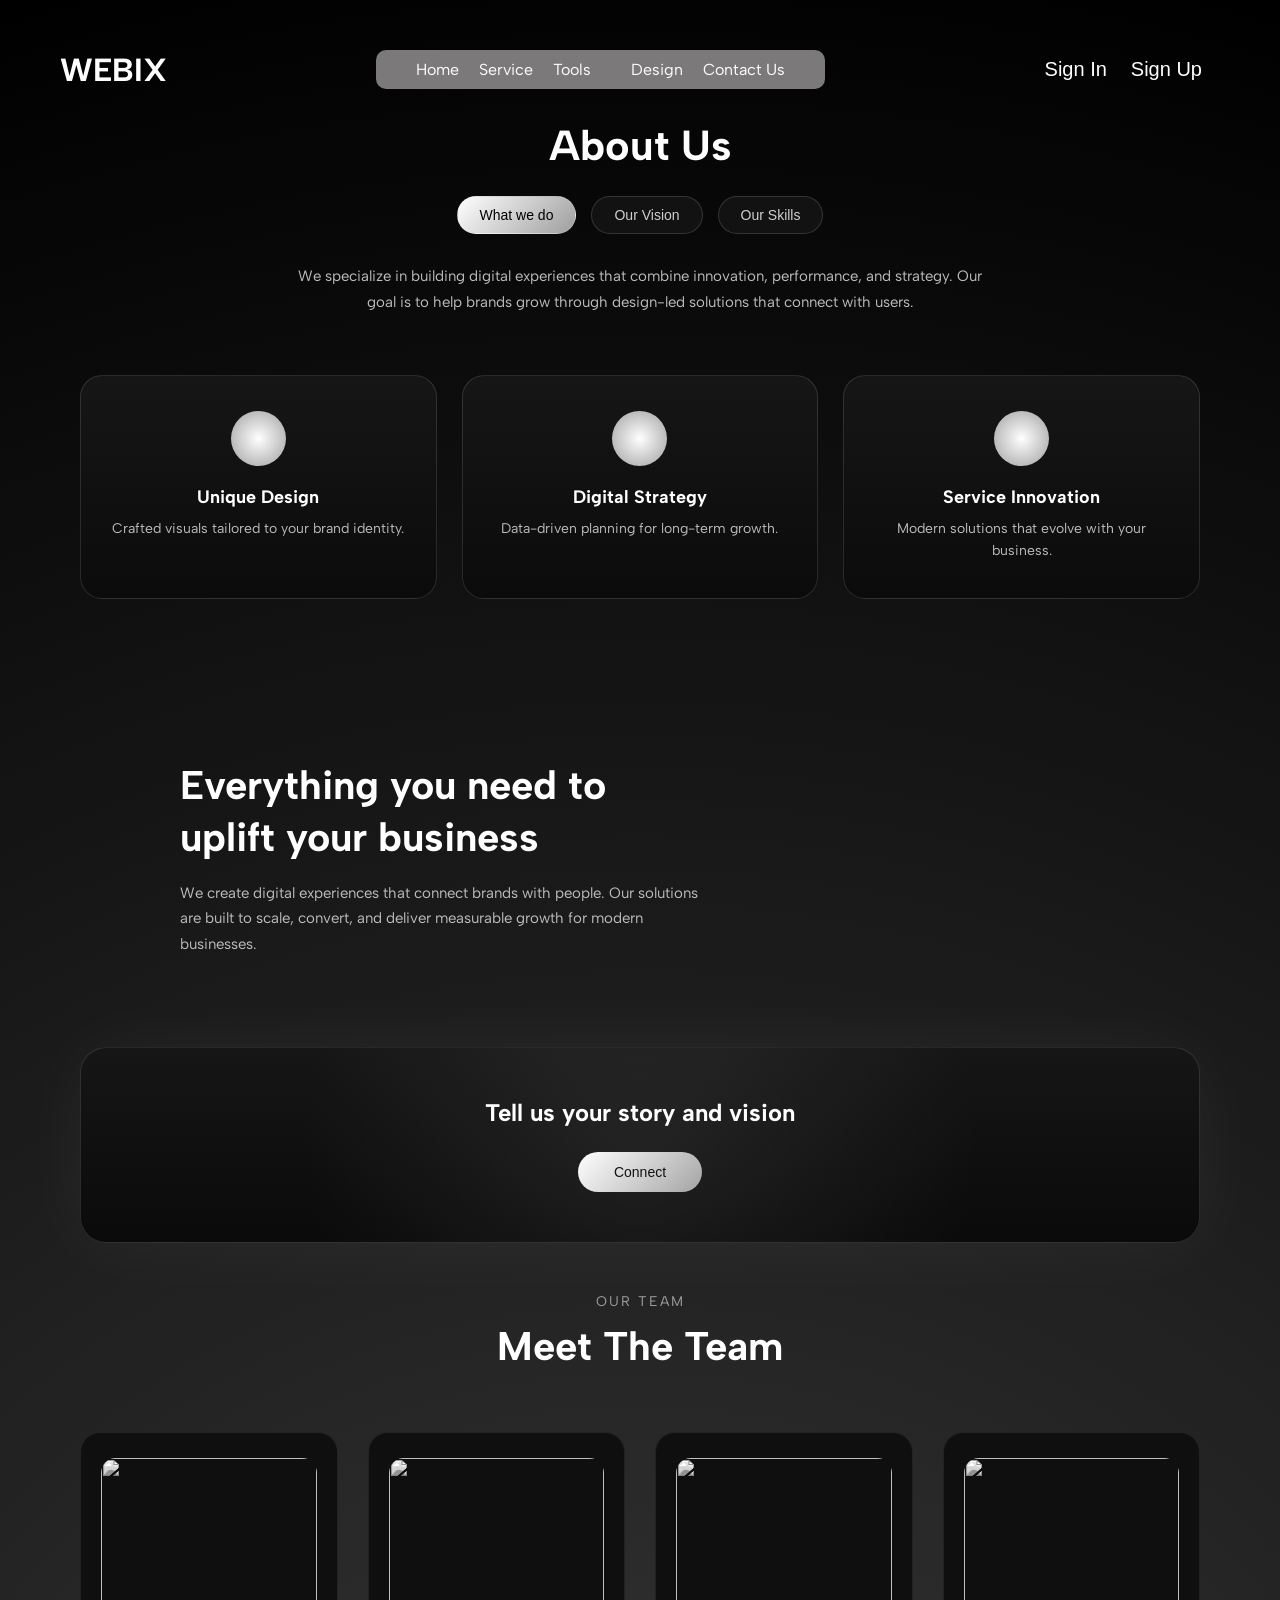
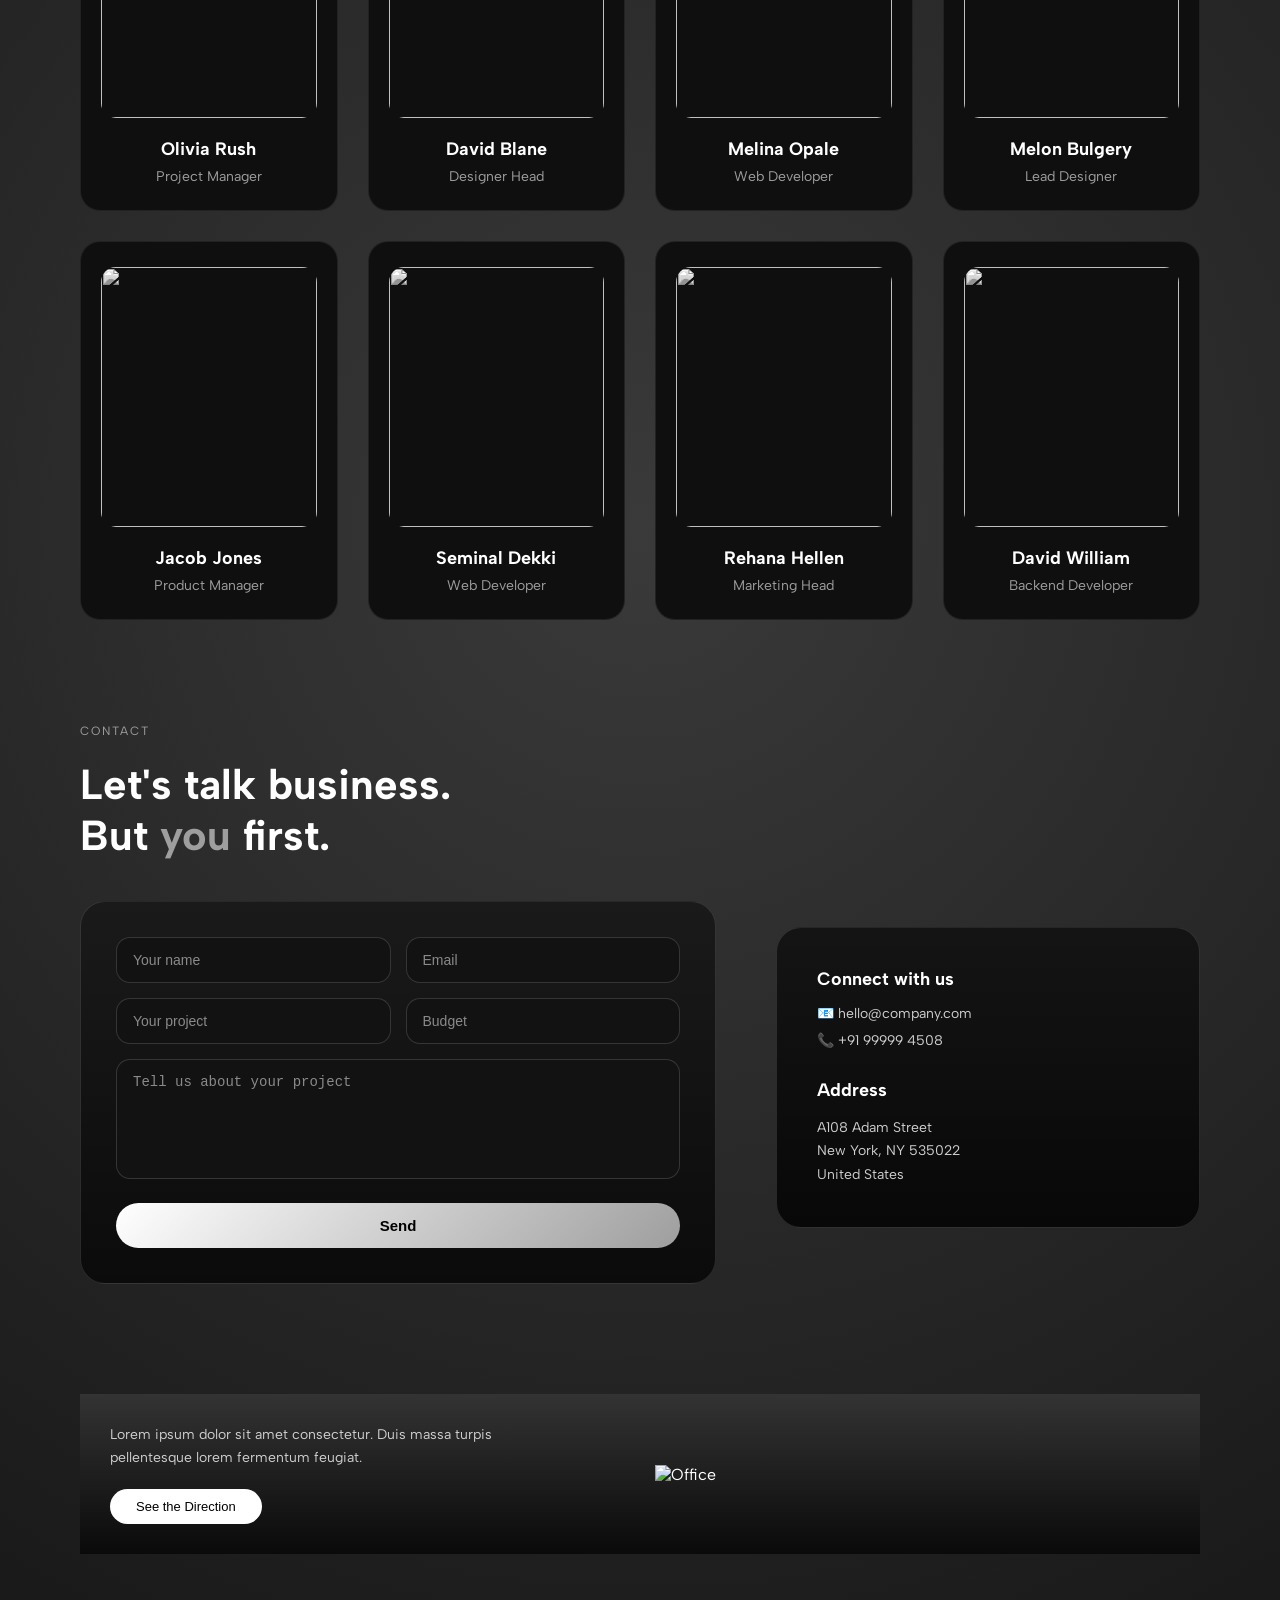
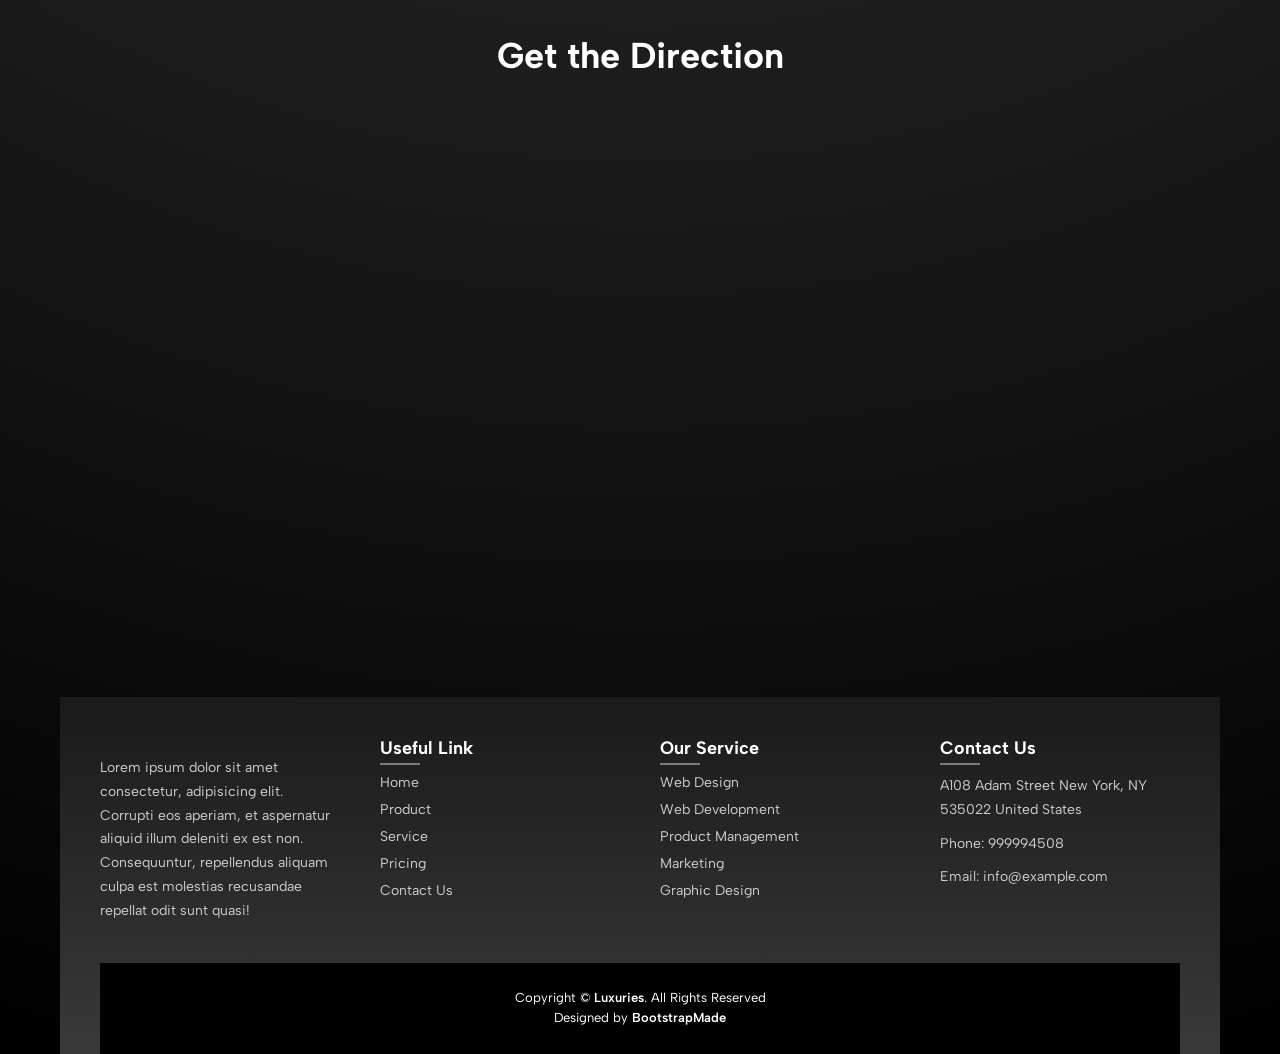
==== about.html @ da0a84c9 "Add files via upload" ====
<!DOCTYPE html>
<html lang="en">

<head>
    <meta charset="UTF-8">
    <meta name="viewport" content="width=device-width, initial-scale=1.0">
    <title>Document</title>
    <!-- my own css -->
    <link rel="stylesheet" href="style.css">
    <!-- font awsn cdn -->
    <link rel="stylesheet" href="https://cdnjs.cloudflare.com/ajax/libs/font-awesome/7.0.0/css/all.min.css"
        integrity="sha512-DxV+EoADOkOygM4IR9yXP8Sb2qwgidEmeqAEmDKIOfPRQZOWbXCzLC6vjbZyy0vPisbH2SyW27+ddLVCN+OMzQ=="
        crossorigin="anonymous" referrerpolicy="no-referrer" />
</head>

<body>

    <div class="container">


        <header style="margin: 50px 0px;">
            <h1>WEBIX</h1>


            <div class="nav">
                <ul class="menu">
                    <a href="index.html">
                        <li>Home</li>
                    </a>
                    <a href="service.html">
                        <li>Service</li>
                    </a>
                    <a href="tools.html">
                        <li>Tools</li>
                    </a>
                    <a href="#">
                        <li class="desgn">Design<i class="fa-solid fa-angle-down"></i>
                            <ul class="submenu">
                                <a href="#">
                                    <li>Social Media</li>
                                </a>
                                <a href="#">
                                    <li>Web Pages</li>
                                </a>
                                <a href="#">
                                    <li>Commercial Ads</li>
                                </a>
                                <a href="#">
                                    <li>NewsLetters</li>
                                </a>
                            </ul>



                        </li>
                    </a>
                    <a href="about.html">
                        <li>Contact Us</li>
                    </a>
                </ul>
            </div>

            <div class="head-btn">

                <button>Sign In</button>
                <button>Sign Up</button>
            </div>

             <div class="hamburger">
    <i class="fa-solid fa-bars"></i>
</div>
        </header>

       

        <!-- header part ends -->



        <!-- about us part -->
         
        <!-- about part -->
         <section class="about-section">
  <div class="container">

    <h2 class="about-title">About Us</h2>

    <div class="about-tabs">
      <button class="active">What we do</button>
      <button>Our Vision</button>
      <button>Our Skills</button>
    </div>

    <p class="about-desc">
      We specialize in building digital experiences that combine innovation,
      performance, and strategy. Our goal is to help brands grow through
      design-led solutions that connect with users.
    </p>

    <div class="about-cards">
      <div class="about-card">
        <div class="icon"><i class="fa-solid fa-palette" style="color: #000000;"></i></div>
        <h4>Unique Design</h4>
        <p>Crafted visuals tailored to your brand identity.</p>
      </div>

      <div class="about-card">
        <div class="icon"><i class="fa-solid fa-chart-area" style="color: #000000;"></i></div>
        <h4>Digital Strategy</h4>
        <p>Data-driven planning for long-term growth.</p>
      </div>

      <div class="about-card">
        <div class="icon"><i class="fa-solid fa-rocket" style="color: #000000;"></i></div>
        <h4>Service Innovation</h4>
        <p>Modern solutions that evolve with your business.</p>
      </div>
    </div>

  </div>
</section>


<!-- known secction -->

<section class="story-section">
  <div class="story-container">
    <div class="ever-part">

    <img src="design imgs/people say.png" alt="">

    <div class="story-content">
      <h2>Everything you need to<br>uplift your business</h2>
      <p>
        We create digital experiences that connect brands with people.
        Our solutions are built to scale, convert, and deliver measurable
        growth for modern businesses.
      </p>
    </div>
    </div>

    <div class="story-cta">
      <h3>Tell us your story and vision</h3>
      <button class="story-btn">Connect</button>
    </div>

  </div>
</section>



        <!-- meet the team section -->

        

<section class="team-section">

    <p class="team-subtitle">Our Team</p>
    <h2 class="team-title">Meet The Team</h2>

    <div class="team-grid">

        <div class="team-card">
            <img src="team/team-1.jpg" alt="">
            <h4>Olivia Rush</h4>
            <span>Project Manager</span>
        </div>

        <div class="team-card">
            <img src="team/team-3.jpg" alt="">
            <h4>David Blane</h4>
            <span>Designer Head</span>
        </div>

        <div class="team-card">
            <img src="team/team-2.jpg" alt="">
            <h4>Melina Opale</h4>
            <span>Web Developer</span>
        </div>

        <div class="team-card">
            <img src="team/team-4.jpg" alt="">
            <h4>Melon Bulgery</h4>
            <span>Lead Designer</span>
        </div>

        <div class="team-card">
            <img src="team/team-5.jpg" alt="">
            <h4>Jacob Jones</h4>
            <span>Product Manager</span>
        </div>

        <div class="team-card">
            <img src="team/team-6.jpg" alt="">
            <h4>Seminal Dekki</h4>
            <span>Web Developer</span>
        </div>

        <div class="team-card">
            <img src="testimonials/testimonials-4.jpg" alt="">
            <h4>Rehana Hellen</h4>
            <span>Marketing Head</span>
        </div>

        <div class="team-card">
            <img src="testimonials/testimonials-5.jpg" alt="">
            <h4>David William</h4>
            <span>Backend Developer</span>
        </div>

    </div>

</section>















        <!-- form section -->


        <section class="contact-section">
  <div class="container contact-grid">

    <!-- LEFT -->
    <div class="contact-left">
      <span class="contact-tag">CONTACT</span>
      <h2>Let's talk business.<br>But <span>you</span> first.</h2>

      <form class="contact-form">
        <div class="form-row">
          <input type="text" placeholder="Your name">
          <input type="email" placeholder="Email">
        </div>

        <div class="form-row">
          <input type="text" placeholder="Your project">
          <input type="text" placeholder="Budget">
        </div>

        <textarea placeholder="Tell us about your project"></textarea>

        <button type="submit">Send</button>
      </form>
    </div>

    <!-- RIGHT -->
    <div class="contact-right">
      <h4>Connect with us</h4>

      <ul class="contact-links">
        <li>📧 hello@company.com</li>
        <li>📞 +91 99999 4508</li>
      </ul>

      <h4>Address</h4>
      <p>
        A108 Adam Street<br>
        New York, NY 535022<br>
        United States
      </p>
    </div>

  </div>
</section>

<!-- office section -->

<section class="direction-section">
  <div class="direction-container">

    <!-- TOP CARD -->
    <div class="direction-top">
      <div class="direction-text">
        <p>
          Lorem ipsum dolor sit amet consectetur. Duis massa turpis
          pellentesque lorem fermentum feugiat.
        </p>
        <button class="direction-btn">See the Direction</button>
      </div>

      <div class="direction-image">
        <img src="design imgs/Office image.jpg" alt="Office">
      </div>
    </div>

    <!-- TITLE -->
    <h2 class="direction-title">Get the Direction</h2>

    <!-- MAP -->
    <div class="direction-map">
      <iframe src="https://www.google.com/maps/embed?pb=!1m18!1m12!1m3!1d112284.31939215912!2d76.90767964800922!3d28.42272727251484!2m3!1f0!2f0!3f0!3m2!1i1024!2i768!4f13.1!3m3!1m2!1s0x390d19d582e38859%3A0x2cf5fe8e5c64b1e!2sGurugram%2C%20Haryana!5e0!3m2!1sen!2sin!4v1768230695082!5m2!1sen!2sin" width="600" height="450" style="border:0;text-align: center; display: block; margin: auto;" allowfullscreen="" loading="lazy" referrerpolicy="no-referrer-when-downgrade"></iframe>
    </div>

  </div>
</section>











<!-- footer -->
   <div class="footer">

            <div>

                <img src="logo file/webix logo.png" width="30%" alt="">
                <p>Lorem ipsum dolor sit amet consectetur, adipisicing elit. Corrupti eos aperiam, et aspernatur aliquid
                    illum deleniti ex est non. Consequuntur, repellendus aliquam culpa est molestias recusandae repellat
                    odit sunt quasi!</p>
            </div>

            <div>
                <h4>Useful Link</h4>
                <ul>
                    <li>Home</li>
                    <li>Product</li>
                    <li>Service</li>
                    <li>Pricing</li>
                    <li>Contact Us</li>
                </ul>
            </div>

            <div>
                <h4>Our Service</h4>
                <ul>
                    <li>Web Design</li>
                    <li>Web Development</li>
                    <li>Product Management</li>
                    <li>Marketing</li>
                    <li>Graphic Design</li>
                </ul>
            </div>

            <div>
                <h4>Contact Us</h4>
                <p>A108 Adam Street
                    New York, NY 535022
                    United States</p>

                    <p>Phone: 999994508</p>
                    <p>Email: info@example.com</p>
            </div>

            <div class="footer-bottom">
    <p>
        Copyright © <span>Luxuries</span>. All Rights Reserved<br>
        Designed by <span class="brand">BootstrapMade</span>
    </p>
</div>





























        <!-- testamonial java script -->
    <script src="https://cdn.jsdelivr.net/npm/swiper@11/swiper-element-bundle.min.js"></script>

    <script>
        const swiperEl = document.querySelector('swiper-container')
        Object.assign(swiperEl, {
            slidesPerView: 1,
            spaceBetween: 10,
            loop: true,
            autoplay: {
                delay: 1500,
                disableOnInteraction: false

            },

            breakpoints: {
                "@0.00": {
                    slidesPerView: 1,
                    spaceBetween: 10,
                },
                "@0.75": {
                    slidesPerView: 2,
                    spaceBetween: 20,
                },
                "@1.00": {
                    slidesPerView: 3,
                    spaceBetween: 40,
                },
                "@1.50": {
                    slidesPerView: 4,
                    spaceBetween: 50,
                },
            },
        });

        swiperEl.initialize();
    </script>

 <script src="header.js">
        
    </script>











</body>

</html>
---- style.css ----
*{
    margin: 0px;
    padding: 0px;
    box-sizing: border-box;
}
body{
background: #3b3a3a;
background: radial-gradient(circle, rgba(59, 58, 58, 1) 0%, rgba(0, 0, 0, 1) 100%);
color: white !important;
font-family: albert;
overflow-x:hidden ;

}
@font-face {
    font-family: albert;
    src: url(kaa.ttf);
}
header{
    display: flex;
    justify-content: space-between;
    align-items: center;
    z-index: 1000000;
    margin: auto;
    max-width: 1200px;

    
    
    
    
    position: fixed;
    width: 90%;
   
    
}
.nav{
    background-color: #7b7979;
    padding: 10px 40px;
    border-radius: 10px;
}
.menu{
    display: flex;
    list-style: none;
    gap: 20px;
}
.nav a{
    color: white;
    text-decoration: none;
    position: relative;
}
.head-btn button{
    padding: 5px 10px;
    color: white;
    font-size: 20px;
    background: none;
    border: none;
    
}
.head-btn button:hover{
    background-color: white;
    color: black;
    border-radius: 3px;
    
}

.hamburger {
    display: none;
    font-size: 28px;
    cursor: pointer;
}
.container{
    width: 100%;
    max-width: 1200px;
    padding: 0 20px;
    margin: auto;
    
}
a:before{
    content:" ";
    width: 0%;
    height: 1.5px;
    background-color: white;
    position: absolute;
    top: 100%;
    left: 0px;
    transition: all 1s ease;

}
a:hover::before{
    width: 100%;
}
a:focus{
    color: white;

}
a:focus:before{
    width: 100%;
}
.submenu li{
    list-style: none;
    padding: 10px;
}
.desgn{
    position: relative;
}
.submenu{
    position: absolute;
    width: 150px;
    top: 150%;
    left: 40%;
    background-color: #7b7979;
    padding: 10px 15px;
    margin-top: 5px;
    border-radius: 10px;
    display: none;
    

}

.desgn:hover .submenu{
display: block;
}
/* header part ends  */

.boost-part{
    display: flex;
    margin-top: 50px;
}
.boost-part p{
    margin-top: 90px;
}
.boost-part button{
    margin-top: 40px;
    padding: 10px 15px;
    color: white;
    box-shadow: 5px 5px 10px  rgba(197, 197, 197, 0.274) inset;
    background: none;
    border-radius: 10px;
    border: none;
    
}

.boost-part button:hover{
    color: black;
    background-color: white;
    box-shadow: 5px 5px 10px  rgba(0, 0, 0, 0.529) inset;
    

}
.boost-part img{
    margin-top: 50px;
}
/* logo sliders part */


.slider {
    display: flex;
    justify-content: center;
    align-items: center;
    height: 100%;
    width: 100%;
    overflow: hidden;
    margin-top: 50px;
    
    
    
    
    
}

.slider-items {
    display: flex;
    justify-content: center;
    align-items: center;
    gap: 20px;
    animation: scrolling 40s linear infinite;

}

@keyframes scrolling {

    0% {
        transform: translateX(0%);
    }

    100% {
        transform: translateX(-50%);
    }
}

.slider-items img {
    
    margin: 20px;

}



/* logo section end */

.seo-part{
    display: flex;
    align-items: center;
    justify-content: space-around;
    margin-top: 50px;
    text-align: end;
    
}
.seo-para{
    width: 60%;
    
}
/* seo part end */

.line{
    display: flex;
    margin-top: 50px;
    
    justify-content: space-between;
    
}
hr{
    gap: 30px;
}
.fa-envelope, .fa-chart-simple{
    font-size: 80px;
    color: #7b7979;
}
.mail-part{
    display: flex;
    align-items: center;
    justify-content: space-between;
    gap: 30px;
    width: 100%;
    margin-top: 20px;
}
.fa-list-check,.fa-binoculars{
    font-size: 80px;
    margin-left: 300px;
    color: #7b7979;
}
.fa-envelope:hover, .fa-chart-simple:hover, .fa-list-check:hover,.fa-binoculars:hover{
    color: white;
}

/* proven part start */


.proven-part{
    display: flex;
    margin-top: 100px;
    justify-content: space-around;
}
.proven-part p{
    z-index: 10000;
    
}

/* flexible pricing part start */
.flexible-part{
    display: flex;
    justify-content: space-between;
    align-items: center;
    margin-top: 40px;

}
.flex-para{
    text-align: end;
    width: 50%;
}
.plan-one{
    width: 400px;
    height: 500px;
       background: #807d7d;
background: radial-gradient(circle, rgb(101, 99, 99) 0%, rgba(0, 0, 0, 1) 100%);
    border-radius: 50px;
    border: 1px solid white;
    text-align: center;
    transition: all 1.15s ease;
}

.circle-one {
    width: 80px;
    height: 80px;
    background-color: #9F9E9E;
    border-radius: 50%;
    margin: 40px auto 0;
    display: flex;
    align-items: center;
    justify-content: center;
}

.circle-two {
    width: 60px;
    height: 60px;
    background-color: #ffffff;
    border-radius: 50%;
    display: flex;
    align-items: center;
    justify-content: center;
}

.circle-three {
    width: 50px;
    height: 50px;
    background-color: #000000;
    border-radius: 50%;
}

.plan-one p{
    
    padding: 10px 0px;
}
.plan-one button{
    padding: 10px 30px;
    font-size: 20px;
    border-radius: 15px;
    margin-top: 15px;
    background-color: #7A7A7A;
    color: white;
    border: 2px solid white;
}

.plan-main{
    display: flex;
    justify-content: space-between;
    margin: 100px 0px;
}

.plan-one button:hover{
    color: black;
    background: #e4e3e3;
}
.plan-one:hover{
    transform: scale(1.15);
}

/* people say about us part start */

.about-part{
    display: flex;
    justify-content: space-between;
    margin: 100px 0px;
    align-items: center;
}
.review-sec{
    width: 400px;
    
   background: #131313;
background: linear-gradient(260deg,rgba(19, 19, 19, 1) 0%, rgba(96, 96, 96, 1) 100%, rgba(162, 162, 162, 1) 100%);
margin: 20px 0px;
border-radius: 20px;

padding: 30px 20px 20px 20px;

}
.test-img{
    width: 50px;
    height: 50px;
    border-radius: 50px;
    
}
.review-img{
    display: flex;
    align-items: center;
    
    gap: 20px;
    margin-top: 20px;
}




 

   
   
    swiper-slide {
      
      
      
      display: flex;
      
      align-items: center;
      margin-top: 50px;
    }

    /* ACCORDIN CSS START */
    * { box-sizing: border-box; }


/* Accordion layout */
.accordion { max-width: 760px; margin: 70px 0px; width: 50%;  }
.accordion__title { margin: 0 0 12px; font-size: 1.25rem; }

/* Remove default marker and style summary */
.accordion__item { background: #6a6a6a; border-radius: 10px; margin: 8px 0; box-shadow: 0 1px 3px rgba(20,20,40,0.04); overflow: hidden; border: 1px solid rgba(16,24,40,0.05); }

/* summary is focusable by default; style it like a button */
.accordion__trigger {
  list-style: none; /* remove triangle marker */
  cursor: pointer;
  display: flex;
  align-items: center;
  justify-content: space-between;
  padding: 16px 18px;
  font-weight: 600;
  font-size: 1rem;
  user-select: none;
  outline: none;
  color: #000000;
  background: transparent;
  border: none;
}

/* Arrow indicator using ::after */
.accordion__trigger::after {
  content: "▸";
  font-size: 0.88rem;
  transition: transform 180ms ease, opacity 120ms ease;
  transform-origin: 50% 50%;
  opacity: 0.95;
}

/* rotate arrow when open */
.accordion__item[open] > .accordion__trigger::after {
  transform: rotate(90deg);
}

/* focus ring for keyboard users */
.accordion__trigger:focus {
  box-shadow: 0 0 0 3px rgba(255, 255, 255, 0.18);
  border-radius: 8px;
}

/* Panel reveal — animate using max-height for smoothness */
.accordion__panel {
  padding: 0 18px;
  overflow: hidden;
  max-height: 0;
  transition: max-height 260ms ease, padding 180ms ease;
}

/* When open, allow content to expand. big max-height to comfortably fit content */
.accordion__item[open] > .accordion__panel {
  padding: 12px 18px 18px;
  max-height: 600px;
}

/* Paragraph inside panel */
.accordion__panel p { margin: 0; color: #ffffff; }

/* Small responsive tweak */
@media (max-width: 520px) {
  .accordion__trigger { padding: 14px 16px; }
  .accordion__panel { padding: 0 16px; }
}

.accordin-main{
    display: flex;
    align-items: center;
    justify-content: space-between;
    gap: 50px;

    margin: 60px 0px;
}
.team-part{
    display: flex;
    text-align: center;
    margin: 70px 0px;
    
}
.team-part p{

    padding: 0px 20px;


}

.team-img{
    width: 200px;
    height: 200px;
    border-radius: 300px;
    margin-bottom: 20px;
}
.team-part h6{
    margin: 10px 0px;
}
/* footer start here */
/* ================= FOOTER ================= */

.footer {
    width: 100%;
    background: linear-gradient(180deg, #1a1a1a, #393939);
    padding: 40px 40px 0px 40px;
    display: flex;
    justify-content: space-between;
    gap: 40px;
    color: #fff;
    flex-wrap: wrap;
    margin-top: 80px;
}

/* Footer columns */
.footer > div {
    flex: 1;
    min-width: 220px;
}

/* Logo / brand */
.footer h2 {
    font-size: 28px;
    margin-bottom: 15px;
    letter-spacing: 2px;
}

/* Headings */
.footer h4 {
    font-size: 18px;
    margin-bottom: 15px;
    position: relative;
}

/* Underline effect */
.footer h4::after {
    content: "";
    width: 40px;
    height: 2px;
    background: #7b7979;
    position: absolute;
    left: 0;
    bottom: -6px;
}

/* Paragraph text */
.footer p {
    font-size: 14px;
    line-height: 1.7;
    color: #cfcfcf;
    margin-bottom: 10px;
}

/* Lists */
.footer ul {
    list-style: none;
    padding: 0;
}

.footer ul li {
    font-size: 14px;
    color: #cfcfcf;
    margin-bottom: 10px;
    cursor: pointer;
    transition: all 0.3s ease;
}

/* Hover animation */
.footer ul li:hover {
    color: #ffffff;
    transform: translateX(6px);
}

/* Contact spacing */
.footer div p:last-child {
    margin-bottom: 0;
}


/* ===== Footer Bottom Bar ===== */

.footer-bottom {
    width: 100%;
    background-color: #000;
    padding: 25px 15px;
    text-align: center;
    
}

.footer-bottom p {
    font-size: 13px;
    color: white;
    line-height: 1.6;
}

/* Brand highlight */
.footer-bottom span {
    font-weight: 600;
}
















/* product css */

.banking-section {
    margin: 50px 0;
    color: white;
    text-align: center;
}
   
   

.banking-tag {
    font-size: 14px;
    color: #9f9e9e;
    margin-bottom: 15px;
}

.banking-section h2 {
    font-size: 50px;
    margin: 100px 0px;
    text-align: center;
}

/* Card Grid */
.banking-cards {
    display: grid;
    margin: auto;
    
    grid-template-columns: repeat(3, 1fr);
    gap: 30px;
}

.bank-card:last-child {
    grid-column: 2 / 3;
}

/* Individual Card */
.bank-card {
    background: radial-gradient(circle at top, #2f2f2f 0%, #000 80%);
    border-radius: 25px;
    padding: 30px;
    border: 1px solid rgba(255,255,255,0.15);
    transition: all 0.4s ease;
}

/* Hover Effect */
.bank-card:hover {
    transform: translateY(-10px);
    background: radial-gradient(circle at top, #3b3b3b 0%, #000 80%);
}

/* Card Title */
.bank-card h4 {
    font-size: 20px;
    margin-bottom: 15px;
}

/* Card Text */
.bank-card p {
    font-size: 14px;
    color: #cfcfcf;
    line-height: 1.6;
}


/* info part */
.geo-section {
    padding: 120px 20px;
    
    color: white;
}

.geo-content {
    max-width: 1200px;
    margin: auto;
    display: grid;
    grid-template-columns: 1.2fr 1fr;
    gap: 60px;
    align-items: center;
}

/* LEFT TEXT */
.geo-text h2 {
    font-size: 44px;
    line-height: 1.2;
    margin-bottom: 25px;
}

.geo-lead {
    font-size: 18px;
    margin-bottom: 20px;
    color: #333;
}

.geo-text p {
    font-size: 16px;
    color: white;
    line-height: 1.7;
}

/* RIGHT CARD */
.geo-card {
    position: relative;
    background: radial-gradient(circle at top, #2b2b2b, #000);
    color: #fff;
    padding: 50px;
    border-radius: 25px;
    border: 1px solid rgba(255,255,255,0.15);
    overflow: hidden;
}

/* Glow effect */
.geo-card::after {
    content: "";
    position: absolute;
    inset: 0;
    background: radial-gradient(circle at top right,
        rgba(255,255,255,0.12),
        transparent 60%);
}

/* Card Text */
.geo-card h3 {
    font-size: 28px;
    margin-bottom: 15px;
}

.geo-card h3 span {
    color: #9f9e9e;
}

.geo-card p {
    color: #ccc;
    margin-bottom: 25px;
}

/* Button */
.geo-btn {
    padding: 12px 28px;
    border-radius: 30px;
    border: none;
    cursor: pointer;
    font-weight: 600;
    background: #fff;
    color: #000;
    transition: 0.4s ease;
}

.geo-btn:hover {
    transform: translateY(-4px);
    background: #9f9e9e;
}

/* Icons */
.geo-icons {
    position: absolute;
    right: 25px;
    top: 25px;
    display: flex;
    flex-direction: column;
    gap: 14px;
}

.icon-circle {
    width: 48px;
    height: 48px;
    border-radius: 50%;
    background: rgba(255,255,255,0.08);
    border: 1px solid rgba(255,255,255,0.2);
    display: flex;
    align-items: center;
    justify-content: center;
    font-size: 14px;
    color: #fff;
}

/* service provide section end */

.feature-strip {
    margin: 50px 0;
    padding: 40px 30px;
    display: grid;
    grid-template-columns: repeat(4, 1fr);
    gap: 30px;
    background: linear-gradient(180deg, #1a1a1a, #000);
    border-radius: 20px;
    border: 1px solid rgba(255,255,255,0.1);
}

/* Feature Box */
.feature-box {
    text-align: center;
    padding: 20px;
    transition: all 0.4s ease;
}

/* Icon */
.feature-box i {
    font-size: 34px;
    margin-bottom: 15px;
    color: #9f9e9e;
}

/* Title */
.feature-box h4 {
    font-size: 18px;
    margin-bottom: 10px;
}

/* Description */
.feature-box p {
    font-size: 14px;
    color: #cfcfcf;
    line-height: 1.6;
}

/* Hover Effect */
.feature-box:hover {
    transform: translateY(-8px);
}

.feature-box:hover i {
    color: #ffffff;
}
.strip_h{
    font-size: 50px;
    margin: 20px 0px 40px 0px;
    text-align: center;
}

/* discuss section */

.cta-section {
    position: relative;
    margin: 120px 0;
    padding: 80px 20px;
    text-align: center;
    border-radius: 25px;
    background: radial-gradient(circle at top, #2b2b2b 0%, #000 70%);
    border: 1px solid rgba(255,255,255,0.15);
    overflow: hidden;
}

/* Subtle wave / glow lines */
.cta-bg-lines::before,
.cta-bg-lines::after {
    content: "";
    position: absolute;
    width: 150%;
    height: 2px;
    background: linear-gradient(
        90deg,
        transparent,
        rgba(255,255,255,0.15),
        transparent
    );
    left: -25%;
    animation: wave 8s linear infinite;
}

.cta-bg-lines::after {
    top: 60%;
    animation-delay: 4s;
}

.cta-bg-lines::before {
    top: 40%;
}

@keyframes wave {
    0% { transform: translateX(0); }
    100% { transform: translateX(-50%); }
}

/* CTA Title */
.cta-section h2 {
    font-size: 44px;
    margin-bottom: 30px;
    line-height: 1.3;
}

/* Button */
.cta-btn {
    padding: 14px 36px;
    font-size: 16px;
    border-radius: 30px;
    border: none;
    cursor: pointer;
    color: black;
    background: linear-gradient(135deg, #ffffff, #9f9e9e);
    transition: all 0.4s ease;
}

/* Button Hover */
.cta-btn:hover {
    transform: translateY(-4px);
    background: linear-gradient(135deg, #9f9e9e, #ffffff);
}

/* member section */
.team-section {
    padding: 40px 20px;
    text-align: center;
    
}

.team-subtitle {
    font-size: 14px;
    color: #9f9e9e;
    letter-spacing: 2px;
    text-transform: uppercase;
    margin-bottom: 10px;
}

.team-title {
    font-size: 40px;
    margin-bottom: 60px;
    line-height: 1.3;
}

/* Grid */
.team-grid {
    display: grid;
    grid-template-columns: repeat(4, 1fr);
    gap: 30px;
    max-width: 1200px;
    margin: auto;
}

/* Card */
.team-card {
    background: #0f0f0f;
    border-radius: 20px;
    padding: 25px 20px;
    transition: all 0.4s ease;
    border: 1px solid rgba(255,255,255,0.08);
}

.team-card:hover {
    transform: translateY(-10px);
    border-color: rgba(255,255,255,0.25);
}

/* Image */
.team-card img {
    width: 100%;
    height: 260px;
    object-fit: cover;
    border-radius: 15px;
    margin-bottom: 20px;
    filter: grayscale(100%);
    transition: all 0.4s ease;
}

.team-card:hover img {
    filter: grayscale(0%);
}

/* Text */
.team-card h4 {
    font-size: 18px;
    margin-bottom: 6px;
}

.team-card span {
    font-size: 14px;
    color: #9f9e9e;
}


/* problem section */
.problem-section {
  max-width: 1200px;
  margin: 120px auto;
  padding: 0 20px;
  text-align: center;
}

.section-tag {
  font-size: 12px;
  color: #ffffff;
  letter-spacing: 1px;
  margin-bottom: 10px;
}

.problem-section h2 {
  font-size: 36px;
  font-weight: 500;
  margin-bottom: 60px;
}

.problem-cards {
  display: grid;
  grid-template-columns: repeat(3, 1fr);
  gap: 25px;
}

.problem-card {
  background: radial-gradient(circle at top, #2f2f2f, #000);
  border-radius: 24px;
  padding: 50px;
  text-align: left;
  position: relative;
  transition: 0.4s;
  text-align: center;
}

.problem-card:hover {
  transform: translateY(-6px);
}

.problem-card h4 {
  margin-bottom: 10px;
}

.problem-card p {
  font-size: 14px;
  color: #bdbdbd;
}

.problem-card .icon {
  font-size: 30px;
  margin-bottom: 15px;
  display: inline-block;
}

.problem-card.highlight {
  box-shadow: inset 0 0 0 1px rgba(255, 255, 255, 0.3);
}

.problem-card .badge {
  position: absolute;
  top: 20px;
  right: 20px;
  background: #f6f6f6;
  color: black;
  font-size: 10px;
  padding: 4px 8px;
  border-radius: 20px;
}

.problem-card.wide {
  grid-column: span 2;

  width: 50%;
}

.logos {
    
  display: flex;
  gap: 10px;
  margin-top: 20px;

  
  
  
  
  
  
  
}
.logos img{
    border-radius: 50px;
    background: white;
    

}

.avatars {
  display: flex;
  margin-top: 15px;
}

.avatars span {
  width: 34px;
  height: 34px;
  background: #555;
  border-radius: 50%;
  margin-left: -8px;
  border: 2px solid black;
}

.problem-sol{
    display: flex;
    justify-content: center;
    gap: 30px;
    margin-top: 30px;
}
.pro-logo{
    width: 8%;
    border-radius: 50px;
}

/* counter section */

.stats-section {
  background: radial-gradient(circle at center, #1a1a1a, #000);
  padding: 80px 20px;
}

.stats-container {
  max-width: 1000px;
  margin: auto;
  display: flex;
  align-items: center;
  justify-content: space-between;
  gap: 40px;
}

.stat-box {
  text-align: center;
  flex: 1;
}

.stat-box h3 {
  font-size: 40px;
  font-weight: 500;
  margin-bottom: 8px;
}

.stat-box p {
  font-size: 14px;
  color: #9a9a9a;
}

.divider {
  width: 1px;
  height: 50px;
  background: linear-gradient(
    to bottom,
    transparent,
    #444,
    transparent
  );
}

.pill-section {
    width: 100%;
    padding: 10px 20px;
    display: flex;
    justify-content: center;
}

.pill-container {
    max-width: 900px;
    display: flex;
    flex-wrap: wrap;
    justify-content: center;
    gap: 14px;
}

/* Pill Style */
.pill {
    padding: 10px 22px;
    font-size: 14px;
    color: #ffffff;
    background: linear-gradient(
        180deg,
        rgba(255,255,255,0.12),
        rgba(255,255,255,0.05)
    );
    border: 1px solid rgba(255,255,255,0.15);
    border-radius: 999px;
    backdrop-filter: blur(10px);
    cursor: default;
    transition: all 0.35s ease;
    white-space: nowrap;
}

/* Hover effect */
.pill:hover {
    background: linear-gradient(
        180deg,
        rgba(255,255,255,0.25),
        rgba(255,255,255,0.1)
    );
    transform: translateY(-3px);
    box-shadow: 0 8px 20px rgba(0,0,0,0.4);
}


.productivity-section {
  padding: 120px 0;
  
  color: white;
}

.prod-header {
  text-align: center;
  max-width: 700px;
  margin: 0 auto 80px;
}

.prod-header h2 {
  font-size: 44px;
  margin-bottom: 20px;
}

.prod-header p {
  font-size: 14px;
  color: #bdbdbd;
  line-height: 1.7;
}

/* GRID */
.prod-grid {
  display: grid;
  grid-template-columns: repeat(3, 1fr);
  gap: 25px;
}

/* CARD */
.prod-card {
  background: linear-gradient(180deg, #1b1b1b, #0b0b0b);
  border-radius: 22px;
  padding: 30px;
  border: 1px solid rgba(255,255,255,0.08);
  transition: 0.4s ease;
}

.prod-card:hover {
  transform: translateY(-8px);
  border-color: rgba(255,255,255,0.2);
}

.prod-card h4 {
  font-size: 16px;
  margin-bottom: 10px;
}

.prod-card p {
  font-size: 13px;
  color: #bdbdbd;
  line-height: 1.6;
}

/* Highlight card */
.prod-card.highlight {
  background: radial-gradient(circle at top, #2a2a2a, #000);
}

/* Values */
.prod-value {
  font-size: 24px;
  font-weight: 600;
  display: block;
  margin-bottom: 10px;
}

/* Bar Chart */
.bar-chart {
  display: flex;
  align-items: flex-end;
  gap: 8px;
  height: 120px;
  margin: 20px 0;
}

.bar-chart span {
  width: 18%;
  height: 50%;
  background: #2f2f2f;
  border-radius: 6px;
}

.bar-chart .active {
  height: 100%;
  background: linear-gradient(180deg, #ffffff, #7b7979);
}

/* Timeline */
.timeline {
  list-style: none;
  padding: 0;
}

.timeline li {
  padding: 8px 12px;
  background: #1c1c1c;
  border-radius: 8px;
  margin-bottom: 8px;
  font-size: 13px;
}

.timeline li.active {
  background: linear-gradient(135deg, #7a7a7a, #ffffff);
  color: black;
}

/* Time boxes */
.time-box {
  background: #1a1a1a;
  padding: 12px 16px;
  border-radius: 12px;
  margin-bottom: 10px;
}

.time-box strong {
  font-size: 18px;
}

.time-box span {
  display: block;
  font-size: 12px;
  color: #9f9e9e;
}

/* Center card */
.center {
  text-align: center;
}

.shield {
  width: 50px;
  height: 50px;
  border-radius: 50%;
  background: linear-gradient(135deg, #ffffff, #9f9e9e);
  color: black;
  display: flex;
  align-items: center;
  justify-content: center;
  font-weight: bold;
  margin: 0 auto 15px;
}

/* Integrations */
.integration-icons {
  display: flex;
  gap: 12px;
  margin: 15px 0;
}

.integration-icons span {
  width: 38px;
  height: 38px;
  background: #1c1c1c;
  border-radius: 50%;
  display: flex;
  align-items: center;
  justify-content: center;
  font-size: 14px;
}
/* service section end  */








/* about css */

.about-section {
  padding: 120px 0;
 
  color: #fff;
  text-align: center;
}

.about-title {
  font-size: 42px;
  margin-bottom: 25px;
}

/* TABS */
.about-tabs {
  display: flex;
  justify-content: center;
  gap: 15px;
  margin-bottom: 30px;
}

.about-tabs button {
  padding: 10px 22px;
  border-radius: 25px;
  background: #121212;
  border: 1px solid rgba(255,255,255,0.15);
  color: #cfcfcf;
  font-size: 14px;
  cursor: pointer;
  transition: 0.3s ease;
}

.about-tabs button.active,
.about-tabs button:hover {
  background: linear-gradient(135deg, #ffffff, #9f9e9e);
  color: #000;
}

/* DESCRIPTION */
.about-desc {
  max-width: 700px;
  margin: 0 auto 60px;
  font-size: 15px;
  line-height: 1.7;
  color: #bdbdbd;
}

/* CARDS */
.about-cards {
  display: grid;
  grid-template-columns: repeat(3, 1fr);
  gap: 25px;
}

.about-card {
  background: linear-gradient(180deg, #161616, #0b0b0b);
  padding: 35px 25px;
  border-radius: 22px;
  border: 1px solid rgba(255,255,255,0.12);
  transition: 0.4s ease;
}

.about-card:hover {
  transform: translateY(-8px);
  border-color: rgba(255,255,255,0.3);
}

/* ICON */
.about-card .icon {
  width: 55px;
  height: 55px;
  margin: 0 auto 20px;
  border-radius: 50%;
  background: radial-gradient(circle, #ffffff, #9f9e9e);
  color: #000;
  display: flex;
  align-items: center;
  justify-content: center;
  font-size: 22px;
}

/* TEXT */
.about-card h4 {
  margin-bottom: 10px;
  font-size: 18px;
}

.about-card p {
  font-size: 14px;
  color: #bdbdbd;
  line-height: 1.6;
}




/* about us section */


.story-section {
  padding: 10px 0;
  
  color: #fff;
}

.ever-part{
    display: flex;
    justify-items: center ;
    align-items: center;
    gap: 100px;
    margin-bottom: 60px;
}

.story-container {
  max-width: 1200px;
  margin: auto;
  padding: 0 20px;
}

/* TOP CONTENT */
.story-content {
  max-width: 520px;
  margin-top: 30px;
  margin-bottom: 30px;
}

.story-content h2 {
  font-size: 40px;
  line-height: 1.3;
  margin-bottom: 18px;
}

.story-content p {
  font-size: 15px;
  color: #bdbdbd;
  line-height: 1.7;
}

/* CTA CARD */
.story-cta {
  background: linear-gradient(180deg, #161616, #0a0a0a);
  border-radius: 26px;
  padding: 50px 30px;
  text-align: center;
  position: relative;
  border: 1px solid rgba(255,255,255,0.12);
  box-shadow: 0 0 80px rgba(255,255,255,0.05);
}

.story-cta::before {
  content: "";
  position: absolute;
  inset: 0;
  border-radius: 26px;
  background: radial-gradient(circle at center, rgba(255,255,255,0.08), transparent 60%);
  pointer-events: none;
}

.story-cta h3 {
  font-size: 24px;
  margin-bottom: 25px;
}

/* BUTTON */
.story-btn {
  padding: 12px 36px;
  border-radius: 30px;
  border: none;
  cursor: pointer;
  font-size: 14px;
  font-weight: 500;
  background: linear-gradient(135deg, #ffffff, #9f9e9e);
  color: #000;
  transition: 0.35s ease;
}

.story-btn:hover {
  transform: translateY(-3px);
  box-shadow: 0 10px 30px rgba(255,255,255,0.25);
}

/* office section */

.direction-section {
  padding: 50px 0;
  
  color: #fff;
}

.direction-container {
  max-width: 1200px;
  margin: auto;
  padding: 0 20px;
}

/* TOP CARD */
.direction-top {
    display: flex;
    justify-content: space-around;
    align-items: center;
  display: grid;
  grid-template-columns: 1fr 1fr;
  gap: 30px;
  background: linear-gradient(180deg, #333333, #0a0a0a);
  
  padding: 30px;
 
  margin-bottom: 80px;
}

.direction-text p {
  font-size: 14px;
  color: #cfcfcf;
  line-height: 1.6;
  margin-bottom: 20px;
  width: 80%;
}

.direction-btn {
  padding: 10px 26px;
  border-radius: 25px;
  border: none;
  background: #fff;
  color: #000;
  font-size: 13px;
  cursor: pointer;
  transition: 0.3s;
}

.direction-btn:hover {
  transform: translateY(-2px);
  box-shadow: 0 8px 20px rgba(255,255,255,0.2);
}

/* IMAGE */
.direction-image img {
  width: 100%;
  
  object-fit: cover;
  
}

/* TITLE */
.direction-title {
  font-size: 36px;
  text-align: center;
  margin-bottom: 40px;
}

/* MAP */
.direction-map {
  border-radius: 22px;
  overflow: hidden;
  
  
}

.direction-map img {
  width: 100%;
  display: block;
}



.contact-section {
  padding: 60px 0;
  
  color: white;
}

/* GRID */
.contact-grid {
  display: grid;
  grid-template-columns: 1.2fr 0.8fr;
  gap: 60px;
  align-items: center;
}

/* LEFT */
.contact-tag {
  font-size: 12px;
  color: #9f9e9e;
  letter-spacing: 2px;
}

.contact-left h2 {
  font-size: 42px;
  margin: 20px 0 40px;
}

.contact-left h2 span {
  color: #9f9e9e;
}

/* FORM */
.contact-form {
  background: linear-gradient(180deg, #1a1a1a, #0b0b0b);
  padding: 35px;
  border-radius: 25px;
  border: 1px solid rgba(255,255,255,0.12);
}

.form-row {
  display: flex;
  gap: 15px;
  margin-bottom: 15px;
}

.contact-form input,
.contact-form textarea {
  width: 100%;
  padding: 14px 16px;
  background: #121212;
  border-radius: 14px;
  border: 1px solid rgba(255,255,255,0.15);
  color: white;
  font-size: 14px;
  outline: none;
}

.contact-form textarea {
  resize: none;
  height: 120px;
  margin-bottom: 20px;
}

.contact-form input::placeholder,
.contact-form textarea::placeholder {
  color: #8a8a8a;
}

/* BUTTON */
.contact-form button {
  width: 100%;
  padding: 14px;
  border-radius: 30px;
  font-size: 15px;
  font-weight: 600;
  border: none;
  cursor: pointer;
  color: black;
  background: linear-gradient(135deg, #ffffff, #9f9e9e);
  transition: 0.4s ease;
}

.contact-form button:hover {
  transform: translateY(-3px);
  background: linear-gradient(135deg, #9f9e9e, #ffffff);
}

/* RIGHT */
.contact-right {
    margin-top: 150px;
  background: linear-gradient(180deg, #141414, #080808);
  padding: 40px;
  border-radius: 25px;
  border: 1px solid rgba(255,255,255,0.12);
}

.contact-right h4 {
  margin-bottom: 15px;
  font-size: 18px;
}

.contact-links {
  list-style: none;
  padding: 0;
  margin-bottom: 30px;
}

.contact-links li {
  font-size: 14px;
  margin-bottom: 10px;
  color: #cfcfcf;
}

.contact-right p {
  font-size: 14px;
  line-height: 1.7;
  color: #cfcfcf;
}



/* tools section */
.ai-hero {
    padding: 120px 20px;
    text-align: center;
    
}

.hero-tag {
    display: inline-block;
    font-size: 12px;
    letter-spacing: 2px;
    color: #9f9e9e;
    margin-bottom: 20px;
}

.ai-hero h1 {
    font-size: 52px;
    line-height: 1.2;
    margin-bottom: 25px;
}

.ai-hero h1 span {
    
    
    -webkit-text-fill-color: transparent;
}

.hero-desc {
    max-width: 720px;
    margin: auto;
    font-size: 16px;
    color: #cfcfcf;
    line-height: 1.7;
    margin-bottom: 35px;
}

.hero-btn {
    padding: 14px 36px;
    border-radius: 30px;
    border: none;
    font-weight: 600;
    cursor: pointer;
    background: linear-gradient(135deg, #ffffff, #9f9e9e);
    color: #000;
    transition: all 0.4s ease;
}

.hero-btn:hover {
    transform: translateY(-4px);
    background: linear-gradient(135deg, #9f9e9e, #ffffff);
}

/* FEATURES GRID */

.ai-features {
    margin-top: 80px;
    display: grid;
    grid-template-columns: repeat(4, 1fr);
    gap: 30px;
}

.ai-card {
    background: radial-gradient(circle at top, #2b2b2b 0%, #000 80%);
    border-radius: 20px;
    padding: 30px 25px;
    border: 1px solid rgba(255,255,255,0.12);
    transition: all 0.4s ease;
}

.ai-card h4 {
    font-size: 18px;
    margin-bottom: 12px;
}

.ai-card p {
    font-size: 14px;
    color: #cfcfcf;
    line-height: 1.6;
}

.ai-card:hover {
    transform: translateY(-10px);
    border-color: rgba(255,255,255,0.35);
}

/* slider section  */

.we-are-section {
    display: grid;
    grid-template-columns: 1fr 2.5fr;
    gap: 40px;
    padding: 100px 40px;
    align-items: center;
}

/* LEFT TEXT */
.we-left h1 {
    font-size: 64px;
    line-height: 1.1;
}

.underline {
    display: block;
    width: 60px;
    height: 4px;
    margin-top: 20px;
    background: linear-gradient(90deg, #ffffff, #9f9e9e);
    border-radius: 4px;
}

/* CARDS */
.we-cards {
    display: grid;
    grid-template-columns: repeat(3, 1fr);
    gap: 25px;
}

.we-card {
    position: relative;
    height: 420px;
    padding: 30px;
    background: radial-gradient(circle at top, #2a2a2a 0%, #000 75%);
    border-radius: 25px;
    border: 1px solid rgba(255,255,255,0.15);
    overflow: hidden;
    cursor: pointer;
    transition: all 0.5s ease;
}

/* Hover lift */
.we-card:hover {
    transform: translateY(-15px);
    border-color: rgba(255,255,255,0.4);
}

/* POINT LABEL */
.point {
    font-size: 13px;
    color: #9f9e9e;
    letter-spacing: 1px;
}

/* BIG NUMBER */
.num {
    position: absolute;
    bottom: 20px;
    right: 20px;
    font-size: 200px;
    font-weight: 800;
    line-height: 1;
    background: linear-gradient(135deg, #ffffff, #9f9e9e);
    
    -webkit-text-fill-color: transparent;
    opacity: 0.15;
    transition: all 0.5s ease;
}

/* TEXT */
.we-card p {
    margin-top: 40px;
    font-size: 14px;
    line-height: 1.7;
    color: #cfcfcf;
    max-width: 85%;
}

/* INTERACTIVE GLOW */
.we-card::after {
    content: "";
    position: absolute;
    inset: 0;
    background: radial-gradient(circle at top right,
        rgba(255,255,255,0.18),
        transparent 60%);
    opacity: 0;
    transition: opacity 0.5s ease;
}

.we-card:hover::after {
    opacity: 1;
}

.we-card:hover .num {
    opacity: 0.35;
    transform: scale(1.05);
}

/* budgeting section */

.analytics-hero {
    position: relative;
    background: radial-gradient(circle at top, #1a1a1a 0%, #000 70%);
    padding: 120px 20px;
    overflow: hidden;
    text-align: center;
}

/* GLOW WAVES */
.glow {
    position: absolute;
    width: 500px;
    height: 300px;
    background: radial-gradient(circle, rgba(255, 255, 255, 0.6), transparent 70%);
    filter: blur(120px);
}

.glow-1 {
    top: 120px;
    left: -120px;
}

.glow-2 {
    top: 200px;
    right: -120px;
    background: radial-gradient(circle, rgba(255, 255, 255, 0.6), transparent 70%);
}

/* HERO CONTENT */
.hero-content {
    max-width: 700px;
    margin: auto;
    position: relative;
    z-index: 2;
}

.badge {
    font-size: 13px;
    letter-spacing: 2px;
    text-transform: uppercase;
    color: #a1a1a1;
}

.analytics-hero h1 {
    font-size: 54px;
    margin: 20px 0;
}

.analytics-hero h1 span {
    color: #ffffff;
}

.analytics-hero p {
    color: #cfcfcf;
    line-height: 1.6;
    margin-bottom: 35px;
}

.primary-btn {
    background: linear-gradient(135deg, #ffffff, #b8c1c9);
    border: none;
    padding: 14px 34px;
    border-radius: 30px;
    color: #000000;
    font-size: 15px;
    cursor: pointer;
    transition: 0.3s ease;
}

.primary-btn:hover {
    transform: translateY(-3px);
    box-shadow: 0 10px 30px rgba(255, 255, 255, 0.4);
}

/* DASHBOARD */
.dashboard {
    margin-top: 80px;
    max-width: 900px;
    margin-inline: auto;
    position: relative;
    z-index: 2;
}

.stats-row {
    display: grid;
    grid-template-columns: repeat(3, 1fr);
    gap: 20px;
}

.stat-card {
    background: rgba(255,255,255,0.06);
    border: 1px solid rgba(255,255,255,0.12);
    border-radius: 18px;
    padding: 25px;
    text-align: left;
    backdrop-filter: blur(12px);
}

.stat-card h5 {
    font-size: 13px;
    color: #9f9e9e;
    margin-bottom: 10px;
}

.stat-card span {
    font-size: 26px;
}

/* CHART */
.chart-card {
    margin-top: 30px;
    background: rgba(255,255,255,0.06);
    border: 1px solid rgba(255,255,255,0.12);
    border-radius: 22px;
    padding: 30px;
    text-align: left;
    backdrop-filter: blur(12px);
}

.chart-placeholder {
    height: 500px;
    margin-top: 20px;
    border-radius: 14px;
    background: linear-gradient(
        135deg,
        rgba(121, 120, 126, 0.3),
        rgba(228, 239, 247, 0.2)
    );
}

/* RESPONSIVE */
@media (max-width: 768px) {
    .analytics-hero h1 {
        font-size: 38px;
    }

    .stats-row {
        grid-template-columns: 1fr;
    }
}





















/* ================= RESPONSIVE ================= */

/* Tablet */

@media (max-width: 900px) {

    header {
        max-width: 100%;
        padding: 20px;
        margin: auto;
    }

    .nav {
        position: absolute;
        top: 70px;
        left: 0;
        width: 100%;
        display: none;
        background: #2b2b2b;
        border-radius: 0;
    }

    .nav.active {
        display: block;
    }

    .menu {
        flex-direction: column;
        align-items: center;
        padding: 20px 0;
    }

    .submenu {
        position: static;
        width: 100%;
        background: #3a3a3a;
        margin-top: 10px;
    }

    .head-btn {
        display: none;
    }

    .hamburger {
        display: block;
        text-align: end;
    }

     .boost-part {
        flex-direction: column;
        text-align: center;
    }

    .boost{
        margin-top: 70px;
    }
    .hero-para{
        display: none;
    }

    .boost-part img {
        width: 80% !important;
        margin: 30px auto 0;
    }

    
    .seo-part,
    .ever-part,
    .geo-content,
    
    .flexible-part,
    .about-part {
        flex-direction: column;
        text-align: center;
        gap: 30px;
    }

    .proven-part{
        display: none;
    }

    .seo-para,
    .flex-para {
        width: 100%;
        text-align: center;
    }

    .seo-part img,
    .proven-part img,
    .flexible-part img,
    .about-part img {
        width: 80%;
    }

    .bank-card:last-child {
    grid-column: 1 / 3;
}

    .mail-part {
        flex-direction: column;
        text-align: center;
    }

    .fa-list-check,
    .fa-binoculars {
        margin-left: 0;
    }

     .team-part {
        flex-direction: column;
        gap: 40px;
    }

    .review-sec {
        width: 90%;
        margin: auto;
    }

    .banking-cards {
    display: grid;
    margin: auto;
    
    grid-template-columns: repeat(2, 1fr);
    gap: 30px;
}

      .accordin-main {
        flex-direction: column;
    }

    .accordion {
        width: 100%;
    }

     .problem-cards {
    grid-template-columns: 1fr;
  }
  .problem-card.wide {
    grid-column: span 1;
  }

   .contact-grid {
    grid-template-columns: 1fr;
  }

  .contact-left h2 {
    font-size: 32px;
  }

  .form-row {
    flex-direction: column;
  }

  .about-cards {
    grid-template-columns: 1fr;
  }
  

  .about-title {
    font-size: 32px;
  }

  
}

@media (max-width: 1100px) {
    .plan-main {
        flex-wrap: wrap;
        justify-content: center;
        gap: 30px;
    }

    .plan-one {
        width: 90%;
        max-width: 350px;
        transform: none;
    }

    .plan-one:hover {
        transform: none;
    }
}















@media (max-width: 1024px) {
    .footer {
        justify-content: center;
        text-align: center;
    }

    .footer h4::after {
        left: 50%;
        transform: translateX(-50%);
    }
     .feature-strip {
        grid-template-columns: repeat(2, 1fr);
    }
     .about-cards {
        grid-template-columns: repeat(2, 1fr);
    }
    

    .about-title {
        font-size: 40px;
    }

    .prod-grid {
    grid-template-columns: repeat(2, 1fr);
  }
   .ai-features {
        grid-template-columns: repeat(2, 1fr);
    }

      .we-are-section {
        grid-template-columns: 1fr;
        text-align: center;
    }

    .we-cards {
        grid-template-columns: repeat(2, 1fr);
    }

    .we-card p {
        margin: auto;
    }
}

/* Mobile */
@media (max-width: 768px) {
    .footer {
        flex-direction: column;
        text-align: center;
        padding: 40px 20px;
    }

    .footer > div {
        margin-bottom: 30px;
    }

     .footer-bottom p {
        font-size: 12px;
    }
     .about-cards {
        grid-template-columns: 1fr;
    }

    .about-title {
        font-size: 34px;
    }

    .about-tabs {
        flex-wrap: wrap;
    }

    .about-card {
        text-align: center;
    }

        .cta-section {
        padding: 60px 20px;
    }

    .cta-section h2 {
        font-size: 32px;
    }

     .stats-container {
    flex-direction: column;
  }

  .stats-container {
    flex-direction: column;
  }

  .divider {
    width: 60px;
    height: 1px;
    background: linear-gradient(
      to right,
      transparent,
      #444,
      transparent
    );
  }

  .divider {
    width: 60px;
    height: 1px;
    background: linear-gradient(
      to right,
      transparent,
      #444,
      transparent
    );
  }
  .story-content h2 {
    font-size: 32px;
  }

  .story-cta {
    padding: 40px 20px;
  }

  .direction-top {
    grid-template-columns: 1fr;
  }

  .direction-title {
    font-size: 28px;
  }

  .direction-image img {
    height: 200px;
  }
}

@media (max-width: 600px) {
    .feature-strip {
        grid-template-columns: 1fr;
        padding: 30px 20px;
    }

     .pill {
        font-size: 13px;
        padding: 9px 18px;
    }

    .prod-grid {
    grid-template-columns: 1fr;
  }

  .prod-header h2 {
    font-size: 32px;
  }
  .ai-hero h1 {
        font-size: 36px;
    }

    .ai-features {
        grid-template-columns: 1fr;
    }
    .we-cards {
        grid-template-columns: 1fr;
    }

    .we-left h1 {
        font-size: 42px;
    }
}
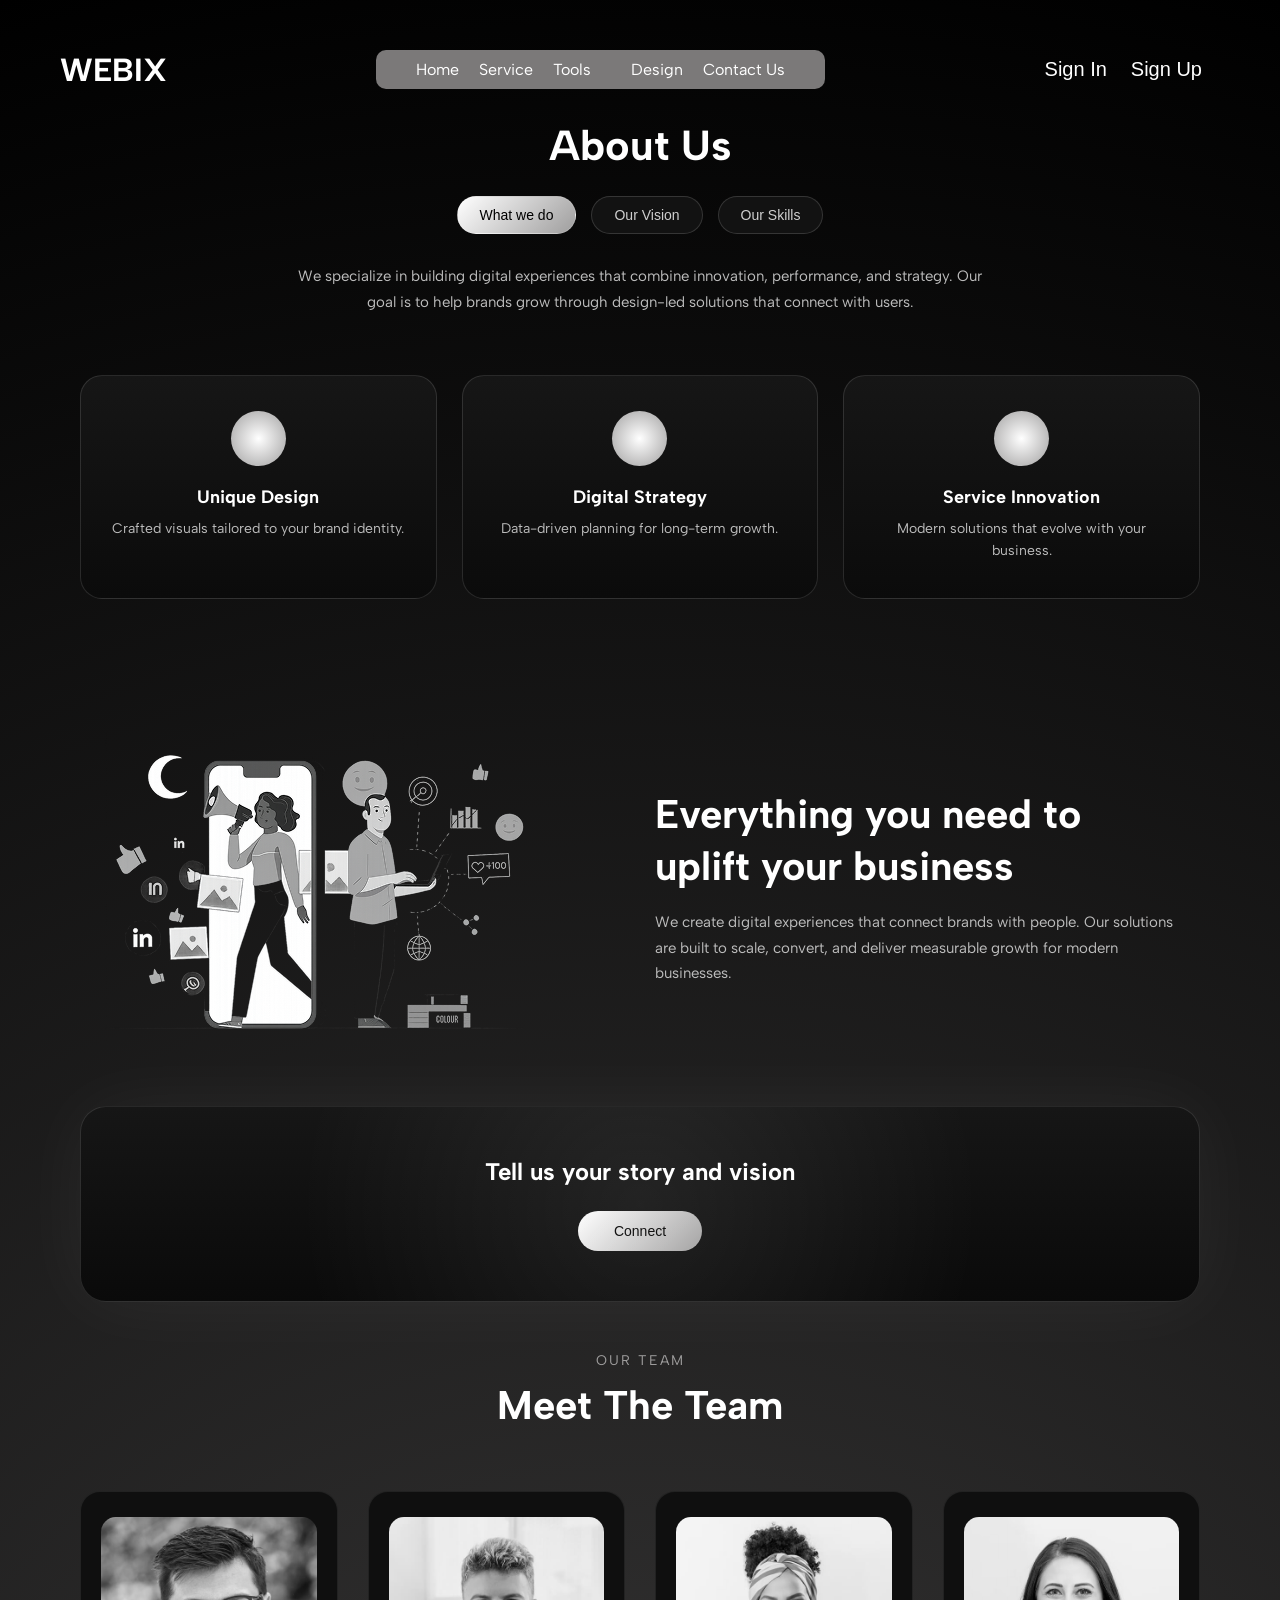
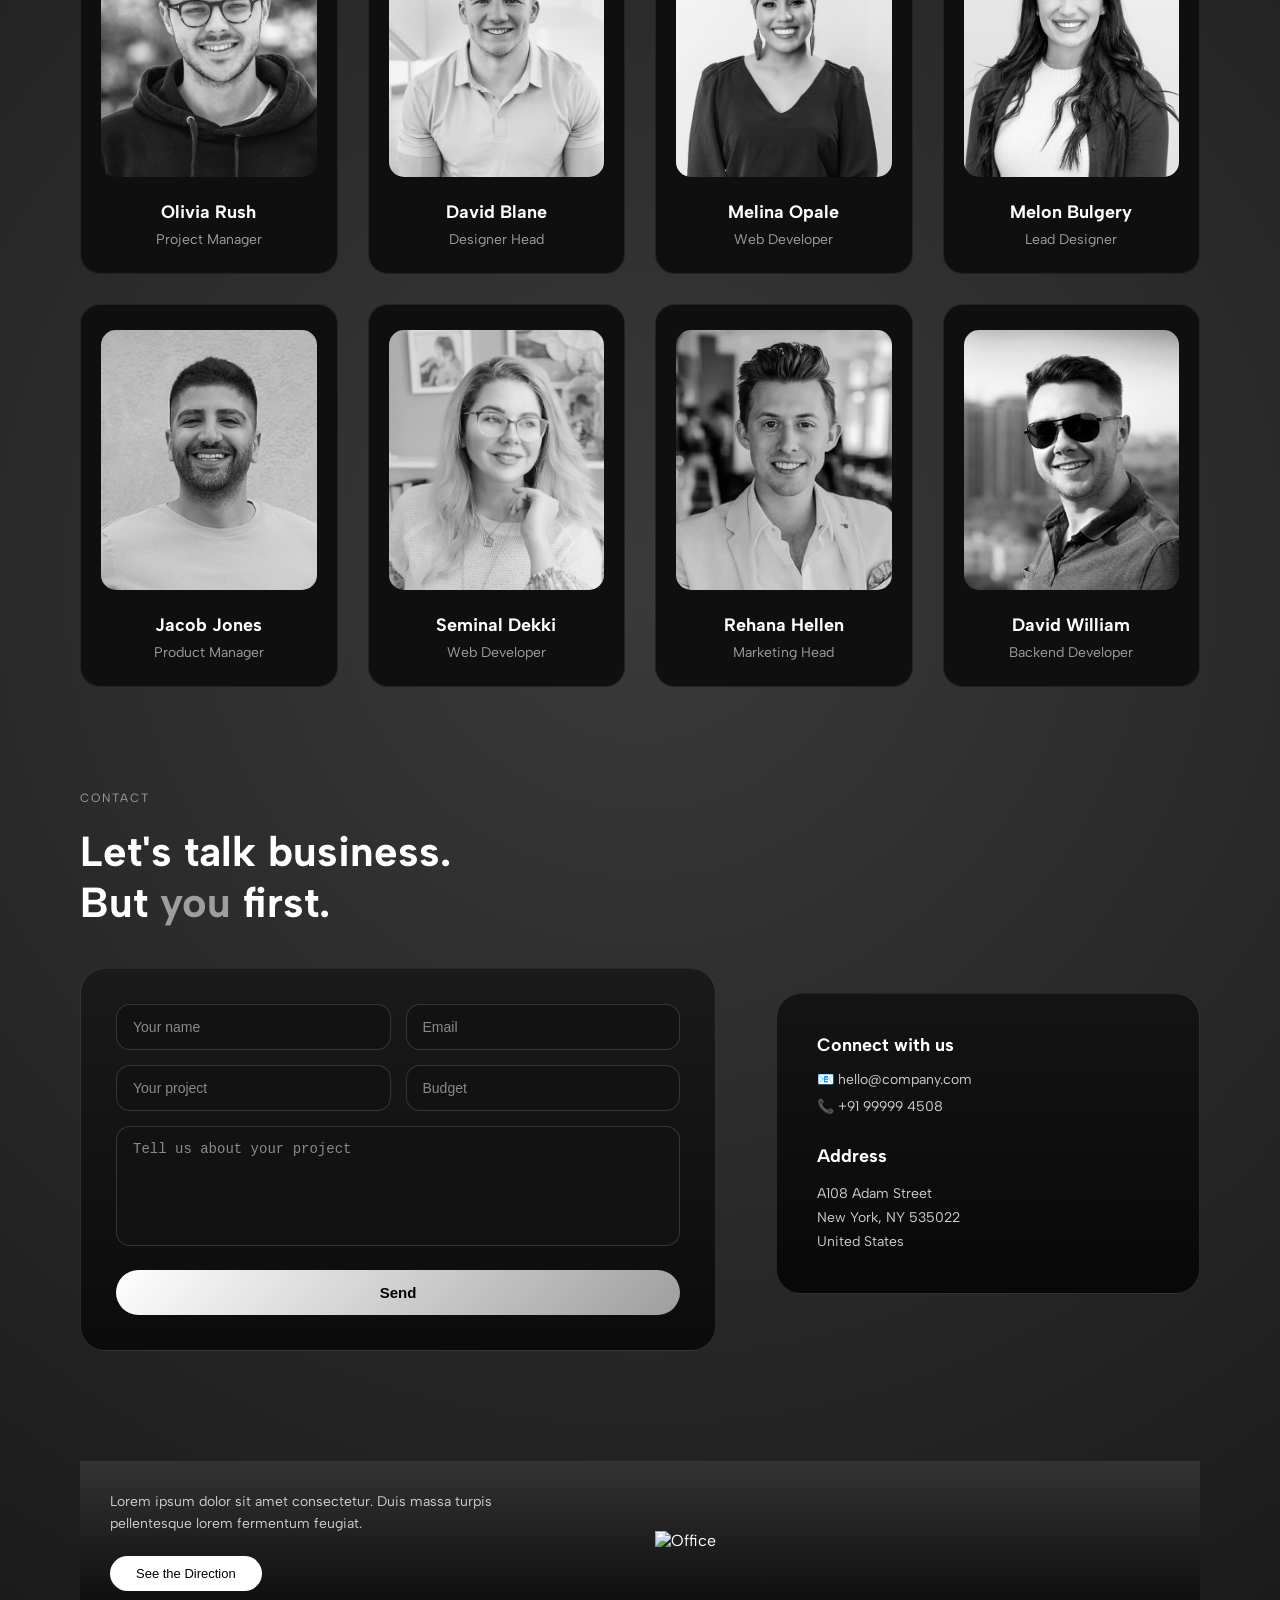
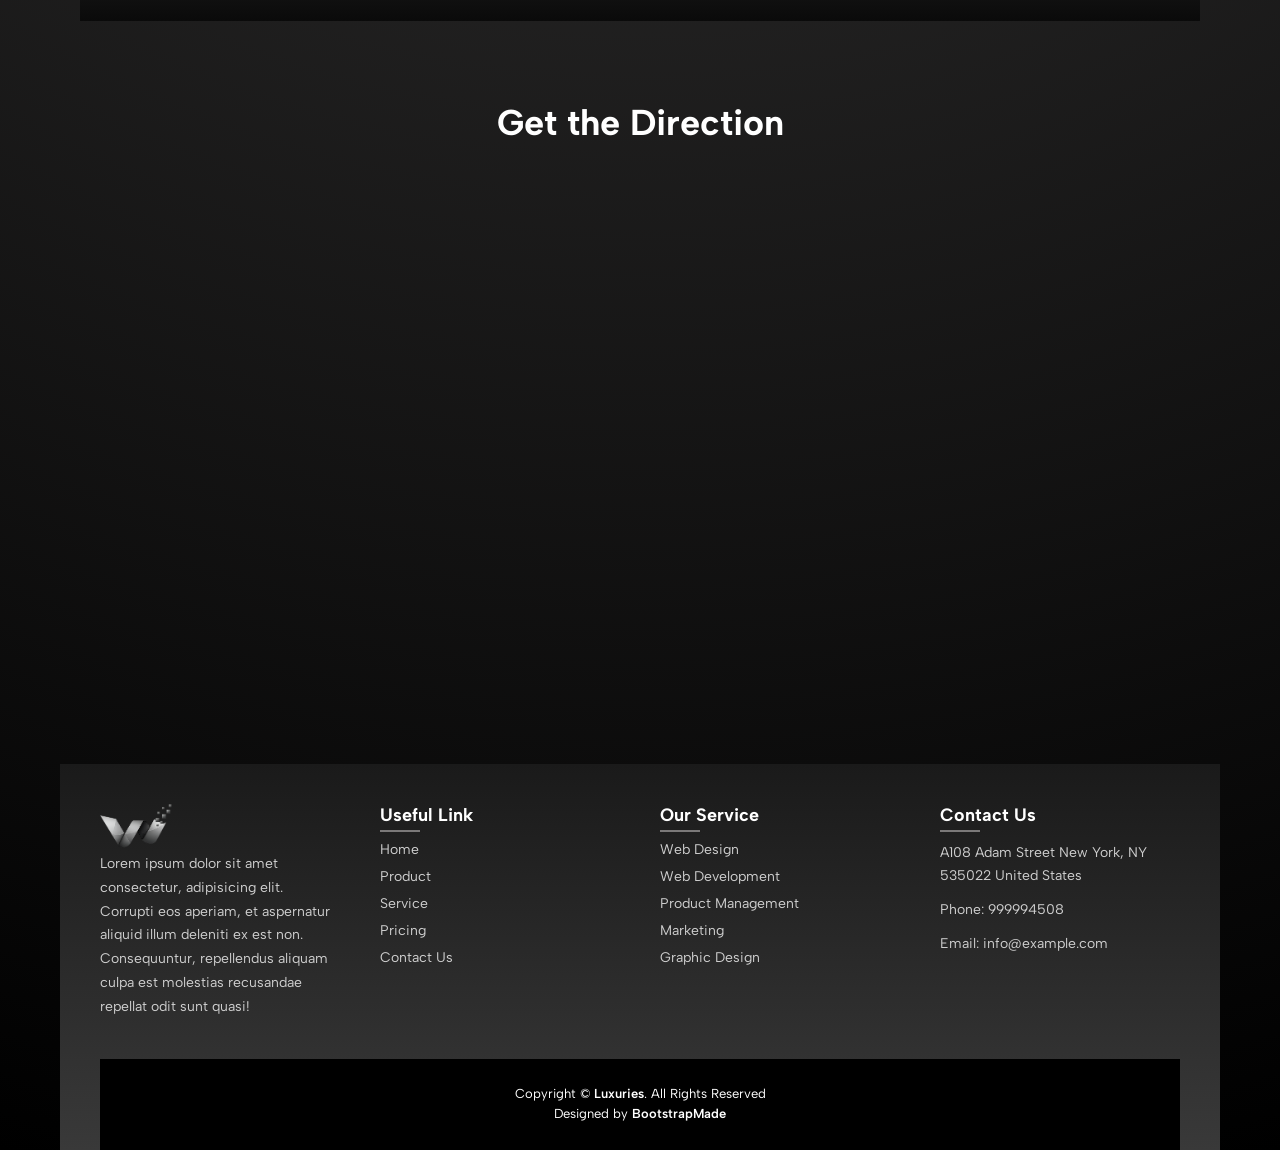
==== commit e69ff7d0: "Update about.html" ====
--- a/about.html
+++ b/about.html
@@ -127,7 +127,7 @@
   <div class="story-container">
     <div class="ever-part">
 
-    <img src="design imgs/people say.png" alt="">
+    <img src="images/people say.png" alt="">
 
     <div class="story-content">
       <h2>Everything you need to<br>uplift your business</h2>
@@ -161,49 +161,49 @@
     <div class="team-grid">
 
         <div class="team-card">
-            <img src="team/team-1.jpg" alt="">
+            <img src="images/team-1.jpg" alt="">
             <h4>Olivia Rush</h4>
             <span>Project Manager</span>
         </div>
 
         <div class="team-card">
-            <img src="team/team-3.jpg" alt="">
+            <img src="images/team-3.jpg" alt="">
             <h4>David Blane</h4>
             <span>Designer Head</span>
         </div>
 
         <div class="team-card">
-            <img src="team/team-2.jpg" alt="">
+            <img src="images/team-2.jpg" alt="">
             <h4>Melina Opale</h4>
             <span>Web Developer</span>
         </div>
 
         <div class="team-card">
-            <img src="team/team-4.jpg" alt="">
+            <img src="images/team-4.jpg" alt="">
             <h4>Melon Bulgery</h4>
             <span>Lead Designer</span>
         </div>
 
         <div class="team-card">
-            <img src="team/team-5.jpg" alt="">
+            <img src="images/team-5.jpg" alt="">
             <h4>Jacob Jones</h4>
             <span>Product Manager</span>
         </div>
 
         <div class="team-card">
-            <img src="team/team-6.jpg" alt="">
+            <img src="images/team-6.jpg" alt="">
             <h4>Seminal Dekki</h4>
             <span>Web Developer</span>
         </div>
 
         <div class="team-card">
-            <img src="testimonials/testimonials-4.jpg" alt="">
+            <img src="images/testimonials-4.jpg" alt="">
             <h4>Rehana Hellen</h4>
             <span>Marketing Head</span>
         </div>
 
         <div class="team-card">
-            <img src="testimonials/testimonials-5.jpg" alt="">
+            <img src="images/testimonials-5.jpg" alt="">
             <h4>David William</h4>
             <span>Backend Developer</span>
         </div>
@@ -320,7 +320,7 @@
 
             <div>
 
-                <img src="logo file/webix logo.png" width="30%" alt="">
+                <img src="images/webix logo.png" width="30%" alt="">
                 <p>Lorem ipsum dolor sit amet consectetur, adipisicing elit. Corrupti eos aperiam, et aspernatur aliquid
                     illum deleniti ex est non. Consequuntur, repellendus aliquam culpa est molestias recusandae repellat
                     odit sunt quasi!</p>
@@ -447,4 +447,5 @@
 
 </body>
 
-</html>+
+</html>
